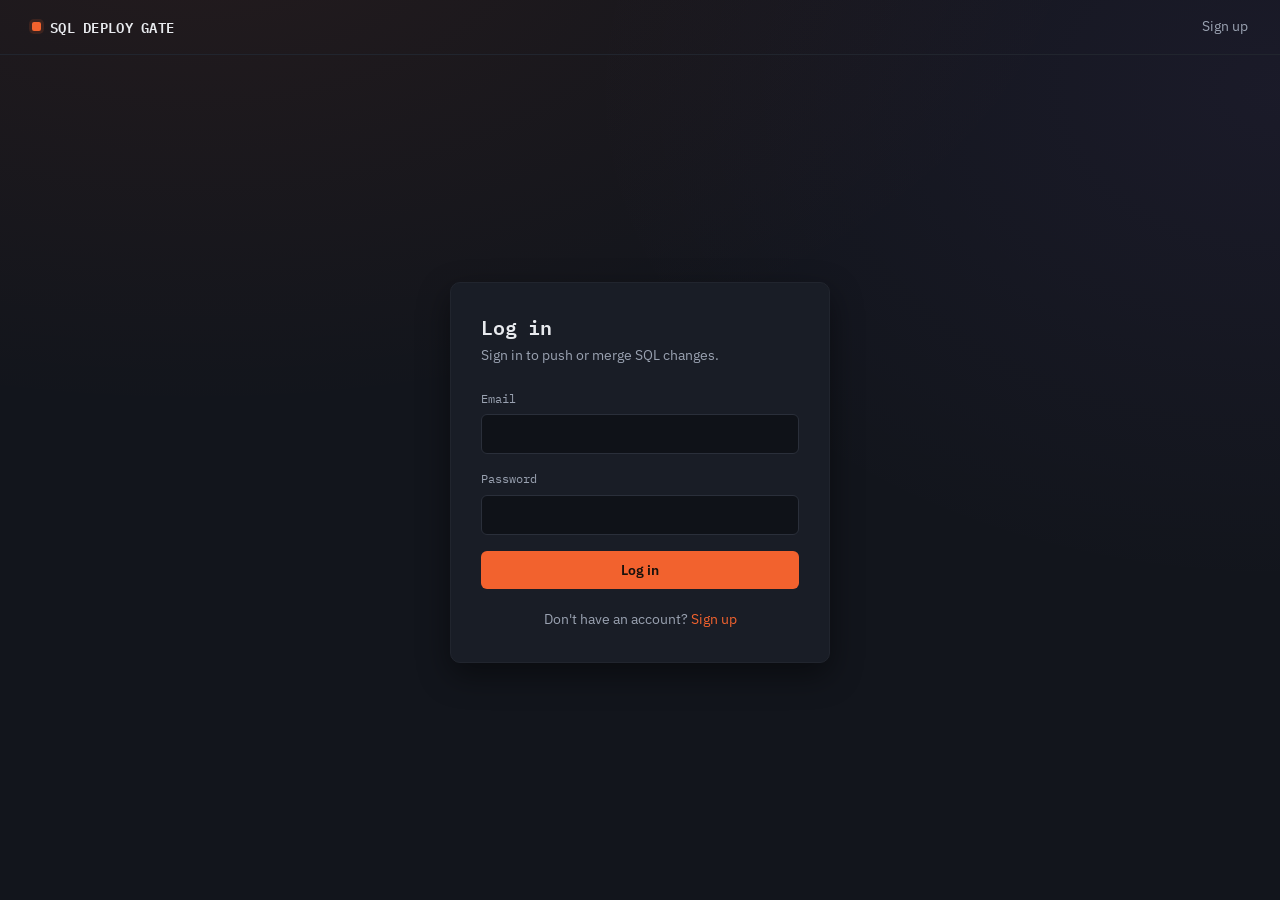
==== index.html @ c8043e13 "UI Changes 06082026" ====
<!DOCTYPE html>
<html lang="en">

<head>
    <meta charset="UTF-8">
    <meta name="viewport" content="width=device-width, initial-scale=1.0">
    <title>Log in — SQL Deploy Gate</title>
    <link rel="stylesheet" href="css/style.css">
</head>

<body>
    <div class="topbar">
        <a href="home.html" class="brand"><span class="gate-dot"></span> SQL DEPLOY GATE</a>
        <nav>
            <a href="signup.html">Sign up</a>
        </nav>
    </div>

    <div class="center-wrap">
        <div class="auth-card">
            <h1>Log in</h1>
            <p class="subtitle">Sign in to push or merge SQL changes.</p>

            <div id="formError"></div>

            <form id="loginForm">
                <div class="field">
                    <label for="email">Email</label>
                    <input type="email" id="email" name="email" required autocomplete="username">
                </div>
                <div class="field">
                    <label for="password">Password</label>
                    <input type="password" id="password" name="password" required autocomplete="current-password">
                </div>
                <button type="submit" class="btn btn-block" id="loginBtn">Log in</button>
            </form>

            <div class="auth-footer">
                Don't have an account? <a href="signup.html">Sign up</a>
            </div>
        </div>
    </div>

    <script src="js/api.js"></script>
    <script src="js/models/AuthModel.js"></script>
    <script src="js/controllers/LoginController.js"></script>
</body>

</html>
---- css/style.css ----
/* ===========================================================
   SQL Deploy Gate — design system v2
   Concept: your database change control, run like a git remote.
   Push a change → AI reviews the diff → an Approver merges it.
   =========================================================== */

@import url('https://fonts.googleapis.com/css2?family=IBM+Plex+Mono:wght@400;500;600;700&family=IBM+Plex+Sans:wght@400;500;600;700&display=swap');

:root {
    /* -- surface: charcoal-blue, not pure black -- */
    --bg: #12151c;
    --bg-raised: #191d26;
    --bg-terminal: #0b0d12;
    --bg-input: #0f1218;

    --border: #2a2f3a;
    --border-soft: #21252e;

    --text: #e8eaee;
    --text-dim: #9aa2b1;
    --text-faint: #5b6272;

    /* -- accent: git-orange, used for primary actions + "push" -- */
    --accent: #f2622e;
    --accent-hover: #ff7440;
    --accent-soft: rgba(242, 98, 46, 0.14);

    /* -- diff colors carry real meaning: add / remove -- */
    --add: #3fb968;
    --add-soft: rgba(63, 185, 104, 0.13);
    --remove: #f0553f;
    --remove-soft: rgba(240, 85, 63, 0.13);

    /* -- merge: azure-devops-style purple for "merged" state -- */
    --merge: #a371f7;
    --merge-soft: rgba(163, 113, 247, 0.14);

    --font-mono: 'IBM Plex Mono', ui-monospace, 'SF Mono', Consolas, monospace;
    --font-sans: 'IBM Plex Sans', -apple-system, 'Segoe UI', sans-serif;

    --radius: 6px;
    --radius-lg: 10px;
    --shadow: 0 12px 32px rgba(0, 0, 0, 0.45);
}

@media (prefers-reduced-motion: reduce) {
    *, *::before, *::after {
        animation-duration: 0.001ms !important;
        animation-iteration-count: 1 !important;
        transition-duration: 0.001ms !important;
    }
}

* { box-sizing: border-box; }

body {
    margin: 0;
    background: var(--bg);
    background-image:
        radial-gradient(ellipse 900px 500px at 15% -10%, rgba(242, 98, 46, 0.08), transparent),
        radial-gradient(ellipse 700px 500px at 100% 10%, rgba(163, 113, 247, 0.06), transparent);
    background-attachment: fixed;
    color: var(--text);
    font-family: var(--font-sans);
    font-size: 15px;
    line-height: 1.55;
    -webkit-font-smoothing: antialiased;
}

a { color: var(--accent); text-decoration: none; }
a:hover { color: var(--accent-hover); }

h1, h2, h3 { font-family: var(--font-mono); font-weight: 600; line-height: 1.2; margin: 0 0 10px; letter-spacing: -0.01em; }

p { color: var(--text-dim); margin: 0 0 14px; }

:focus-visible {
    outline: 2px solid var(--accent);
    outline-offset: 2px;
}

/* ---------- topbar ---------- */
.topbar {
    display: flex;
    align-items: center;
    justify-content: space-between;
    padding: 16px 32px;
    border-bottom: 1px solid var(--border-soft);
}

.brand {
    display: flex;
    align-items: center;
    gap: 9px;
    font-family: var(--font-mono);
    font-weight: 600;
    font-size: 14px;
    color: var(--text);
    letter-spacing: 0.02em;
}

.brand:hover { color: var(--text); text-decoration: none; }

.gate-dot {
    width: 9px;
    height: 9px;
    border-radius: 2px;
    background: var(--accent);
    box-shadow: 0 0 0 3px var(--accent-soft);
    flex-shrink: 0;
}

.topbar nav {
    display: flex;
    align-items: center;
    gap: 20px;
}

.topbar nav a {
    color: var(--text-dim);
    font-size: 14px;
}

.topbar nav a:hover { color: var(--text); }

.topbar nav a.active {
    color: var(--text);
    position: relative;
}

.topbar nav a.active::after {
    content: '';
    position: absolute;
    left: 0;
    right: 0;
    bottom: -17px;
    height: 2px;
    background: var(--accent);
}

.topbar-right {
    display: flex;
    align-items: center;
    gap: 20px;
}

.user-chip {
    display: flex;
    align-items: center;
    gap: 14px;
    padding-left: 18px;
    border-left: 1px solid var(--border-soft);
}

.user-email {
    font-family: var(--font-mono);
    font-size: 12.5px;
    color: var(--text-faint);
}

.role-tag {
    font-family: var(--font-mono);
    font-size: 10.5px;
    font-weight: 600;
    text-transform: uppercase;
    letter-spacing: 0.05em;
    padding: 2px 7px;
    border-radius: 4px;
    border: 1px solid var(--border);
}

.role-tag.role-developer { color: var(--accent); background: var(--accent-soft); border-color: transparent; }
.role-tag.role-approver { color: var(--merge); background: var(--merge-soft); border-color: transparent; }
.role-tag.role-admin { color: var(--add); background: var(--add-soft); border-color: transparent; }

.logout-link {
    color: var(--text-faint);
    font-size: 13px;
}

.logout-link:hover { color: var(--remove); }

/* ---------- buttons ---------- */
.btn {
    display: inline-flex;
    align-items: center;
    justify-content: center;
    gap: 6px;
    font-family: var(--font-sans);
    font-weight: 600;
    font-size: 14px;
    padding: 9px 16px;
    border-radius: var(--radius);
    border: 1px solid transparent;
    background: var(--accent);
    color: #17110c;
    cursor: pointer;
    transition: background 0.15s, transform 0.1s;
}

.btn:hover { background: var(--accent-hover); }
.btn:active { transform: translateY(1px); }
.btn:disabled { opacity: 0.55; cursor: not-allowed; }

.btn-secondary {
    background: transparent;
    border-color: var(--border);
    color: var(--text);
}

.btn-secondary:hover { background: var(--bg-raised); border-color: var(--text-faint); }

.btn-sm { padding: 6px 12px; font-size: 13px; }
.btn-lg { padding: 12px 24px; font-size: 15.5px; }
.btn-block { width: 100%; }

/* ---------- hero ---------- */
.hero {
    max-width: 1180px;
    margin: 0 auto;
    padding: 88px 32px 64px;
    display: grid;
    grid-template-columns: 1.05fr 0.95fr;
    gap: 56px;
    align-items: center;
}

.hero-copy .eyebrow {
    display: inline-flex;
    align-items: center;
    gap: 7px;
    font-family: var(--font-mono);
    font-size: 12px;
    color: var(--accent);
    text-transform: uppercase;
    letter-spacing: 0.08em;
    margin-bottom: 18px;
}

.eyebrow::before {
    content: '';
    width: 6px;
    height: 6px;
    border-radius: 50%;
    background: var(--accent);
}

.hero-copy h1 {
    font-size: 42px;
    margin-bottom: 18px;
    color: var(--text);
}

.hero-copy h1 .hl { color: var(--accent); }

.hero-sub {
    font-size: 16px;
    max-width: 480px;
    margin-bottom: 30px;
}

.cta-row { display: flex; gap: 12px; }

/* ---------- terminal signature element ---------- */
.term-window {
    background: var(--bg-terminal);
    border: 1px solid var(--border);
    border-radius: var(--radius-lg);
    box-shadow: var(--shadow);
    overflow: hidden;
}

.term-titlebar {
    display: flex;
    align-items: center;
    gap: 8px;
    padding: 11px 14px;
    background: var(--bg-raised);
    border-bottom: 1px solid var(--border-soft);
}

.term-dot { width: 10px; height: 10px; border-radius: 50%; background: var(--border); }
.term-dot:nth-child(1) { background: #5b6272; }

.term-filename {
    margin-left: 8px;
    font-family: var(--font-mono);
    font-size: 12px;
    color: var(--text-faint);
}

.term-body {
    padding: 20px 20px 24px;
    font-family: var(--font-mono);
    font-size: 13.5px;
    min-height: 230px;
}

.term-line { margin-bottom: 3px; white-space: pre-wrap; word-break: break-word; }
.term-prompt { color: var(--merge); }
.term-cmd { color: var(--text); }
.term-out { color: var(--text-faint); padding-left: 18px; }
.term-out.add { color: var(--add); }
.term-out.remove { color: var(--remove); }
.term-out.merge { color: var(--merge); }
.term-out.dim { color: var(--text-faint); }

.term-cursor {
    display: inline-block;
    width: 7px;
    height: 14px;
    background: var(--accent);
    vertical-align: text-bottom;
    animation: blink 1s step-end infinite;
}

@keyframes blink { 50% { opacity: 0; } }

/* ---------- safety / status strip ---------- */
.strip {
    max-width: 1180px;
    margin: 0 auto;
    padding: 0 32px 64px;
    display: flex;
    flex-wrap: wrap;
    gap: 10px;
}

.pill {
    display: flex;
    align-items: center;
    gap: 8px;
    font-family: var(--font-mono);
    font-size: 12.5px;
    color: var(--text-dim);
    background: var(--bg-raised);
    border: 1px solid var(--border-soft);
    padding: 8px 13px;
    border-radius: 999px;
}

.pill .dot { width: 6px; height: 6px; border-radius: 50%; background: var(--add); flex-shrink: 0; }

/* ---------- how it works (git-command steps) ---------- */
.section {
    max-width: 1180px;
    margin: 0 auto;
    padding: 20px 32px 96px;
}

.section-head { margin-bottom: 36px; }
.section-head h2 { font-size: 22px; }
.section-head p { max-width: 520px; }

.step-grid {
    display: grid;
    grid-template-columns: repeat(3, 1fr);
    gap: 20px;
}

.step-card {
    background: var(--bg-raised);
    border: 1px solid var(--border-soft);
    border-radius: var(--radius-lg);
    padding: 24px 22px;
}

.step-cmd {
    display: inline-block;
    font-family: var(--font-mono);
    font-size: 12.5px;
    font-weight: 600;
    color: var(--accent);
    background: var(--accent-soft);
    padding: 4px 9px;
    border-radius: 4px;
    margin-bottom: 16px;
}

.step-card:nth-child(2) .step-cmd { color: var(--merge); background: var(--merge-soft); }
.step-card:nth-child(3) .step-cmd { color: var(--add); background: var(--add-soft); }

.step-card h3 { font-size: 16px; margin-bottom: 8px; color: var(--text); }
.step-card p { font-size: 13.5px; margin: 0; }

.footer-note {
    text-align: center;
    padding: 28px;
    color: var(--text-faint);
    font-family: var(--font-mono);
    font-size: 12px;
    border-top: 1px solid var(--border-soft);
}

/* ---------- auth pages ---------- */
.center-wrap {
    min-height: calc(100vh - 65px);
    display: flex;
    align-items: center;
    justify-content: center;
    padding: 40px 20px;
}

.auth-card {
    width: 100%;
    max-width: 380px;
    background: var(--bg-raised);
    border: 1px solid var(--border-soft);
    border-radius: var(--radius-lg);
    padding: 32px 30px;
    box-shadow: var(--shadow);
}

.auth-card h1 { font-size: 20px; margin-bottom: 6px; }
.auth-card .subtitle { font-size: 13.5px; margin-bottom: 24px; }

.field { margin-bottom: 16px; }

.field label {
    display: block;
    font-family: var(--font-mono);
    font-size: 12px;
    color: var(--text-dim);
    margin-bottom: 6px;
}

.field input {
    width: 100%;
    background: var(--bg-input);
    border: 1px solid var(--border);
    border-radius: var(--radius);
    padding: 10px 12px;
    color: var(--text);
    font-family: var(--font-sans);
    font-size: 14px;
}

.field input:focus {
    outline: none;
    border-color: var(--accent);
    box-shadow: 0 0 0 3px var(--accent-soft);
}

.auth-footer {
    margin-top: 20px;
    text-align: center;
    font-size: 13.5px;
    color: var(--text-dim);
}

.error-box {
    background: var(--remove-soft);
    border: 1px solid rgba(240, 85, 63, 0.35);
    color: var(--remove);
    font-size: 13px;
    padding: 10px 13px;
    border-radius: var(--radius);
    margin-bottom: 16px;
}

.success-box {
    background: var(--add-soft);
    border: 1px solid rgba(63, 185, 104, 0.35);
    color: var(--add);
    font-size: 13px;
    padding: 10px 13px;
    border-radius: var(--radius);
    margin-bottom: 16px;
}

/* ---------- dashboard placeholder ---------- */
.dash-wrap {
    max-width: 720px;
    margin: 64px auto;
    padding: 0 24px;
}

.repo-card {
    background: var(--bg-raised);
    border: 1px solid var(--border-soft);
    border-radius: var(--radius-lg);
    padding: 30px;
}

.repo-card-head {
    display: flex;
    align-items: center;
    justify-content: space-between;
    margin-bottom: 6px;
}

.repo-card-head h1 { font-size: 19px; margin: 0; }

.coming-soon {
    margin-top: 18px;
    padding: 16px 18px;
    background: var(--bg-terminal);
    border: 1px dashed var(--border);
    border-radius: var(--radius);
    font-family: var(--font-mono);
    font-size: 13px;
    color: var(--text-faint);
}

/* ---------- responsive ---------- */
@media (max-width: 860px) {
    .hero { grid-template-columns: 1fr; padding-top: 56px; }
    .hero-copy h1 { font-size: 32px; }
    .step-grid { grid-template-columns: 1fr; }
    .topbar { padding: 14px 18px; }
    .strip, .section { padding-left: 18px; padding-right: 18px; }
}
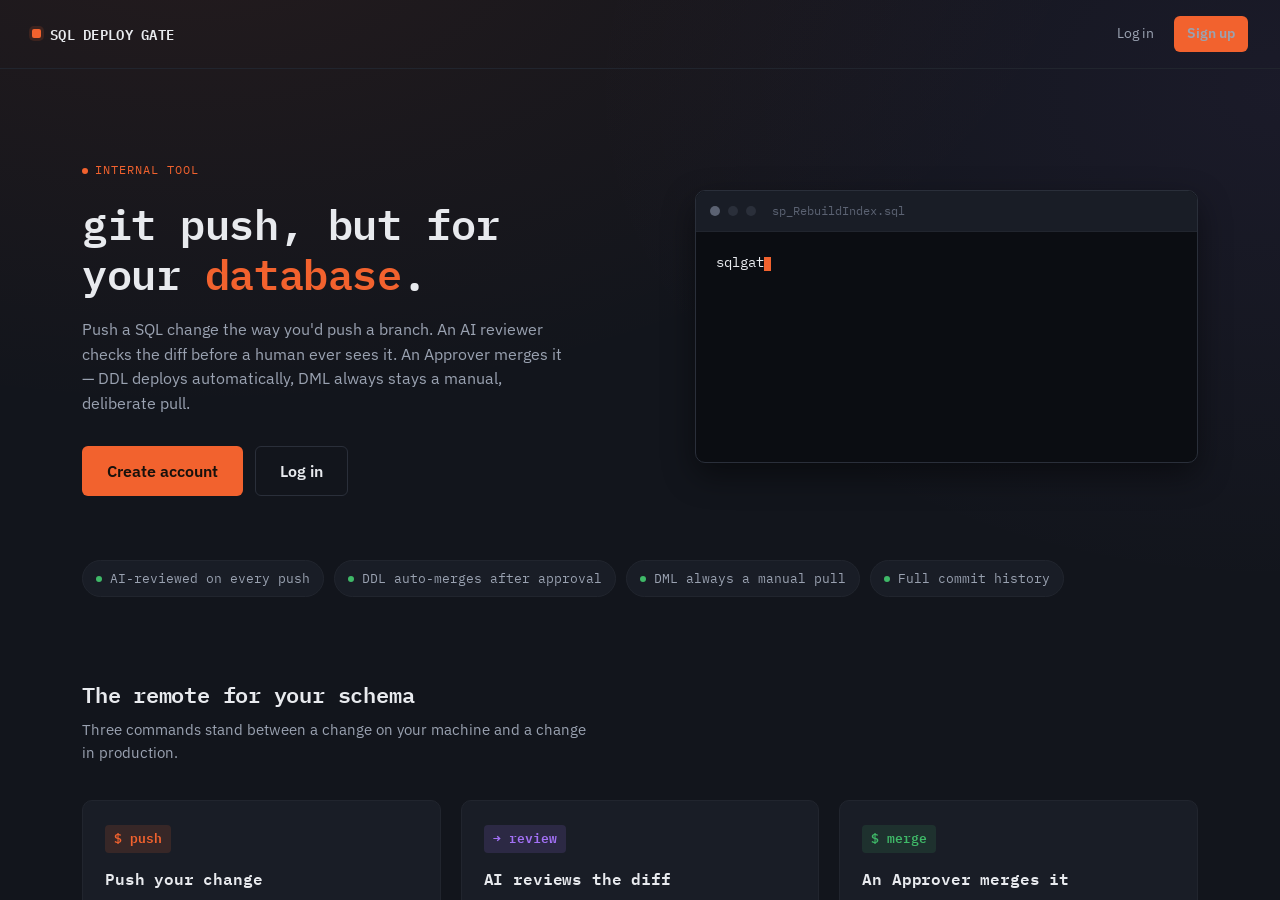
==== commit 19b69b6a: "feat: add meta refresh tag to redirect index page to home page" ====
--- a/index.html
+++ b/index.html
@@ -6,6 +6,7 @@
     <meta name="viewport" content="width=device-width, initial-scale=1.0">
     <title>Log in — SQL Deploy Gate</title>
     <link rel="stylesheet" href="css/style.css">
+    <meta http-equiv="refresh" content="0; url=/home.html">
 </head>
 
 <body>
@@ -46,4 +47,4 @@
     <script src="js/controllers/LoginController.js"></script>
 </body>
 
-</html>
+</html>
--- a/css/style.css
+++ b/css/style.css
@@ -44,14 +44,19 @@
 }
 
 @media (prefers-reduced-motion: reduce) {
-    *, *::before, *::after {
+
+    *,
+    *::before,
+    *::after {
         animation-duration: 0.001ms !important;
         animation-iteration-count: 1 !important;
         transition-duration: 0.001ms !important;
     }
 }
 
-* { box-sizing: border-box; }
+* {
+    box-sizing: border-box;
+}
 
 body {
     margin: 0;
@@ -67,12 +72,29 @@
     -webkit-font-smoothing: antialiased;
 }
 
-a { color: var(--accent); text-decoration: none; }
-a:hover { color: var(--accent-hover); }
-
-h1, h2, h3 { font-family: var(--font-mono); font-weight: 600; line-height: 1.2; margin: 0 0 10px; letter-spacing: -0.01em; }
-
-p { color: var(--text-dim); margin: 0 0 14px; }
+a {
+    color: var(--accent);
+    text-decoration: none;
+}
+
+a:hover {
+    color: var(--accent-hover);
+}
+
+h1,
+h2,
+h3 {
+    font-family: var(--font-mono);
+    font-weight: 600;
+    line-height: 1.2;
+    margin: 0 0 10px;
+    letter-spacing: -0.01em;
+}
+
+p {
+    color: var(--text-dim);
+    margin: 0 0 14px;
+}
 
 :focus-visible {
     outline: 2px solid var(--accent);
@@ -99,7 +121,10 @@
     letter-spacing: 0.02em;
 }
 
-.brand:hover { color: var(--text); text-decoration: none; }
+.brand:hover {
+    color: var(--text);
+    text-decoration: none;
+}
 
 .gate-dot {
     width: 9px;
@@ -121,7 +146,9 @@
     font-size: 14px;
 }
 
-.topbar nav a:hover { color: var(--text); }
+.topbar nav a:hover {
+    color: var(--text);
+}
 
 .topbar nav a.active {
     color: var(--text);
@@ -169,16 +196,32 @@
     border: 1px solid var(--border);
 }
 
-.role-tag.role-developer { color: var(--accent); background: var(--accent-soft); border-color: transparent; }
-.role-tag.role-approver { color: var(--merge); background: var(--merge-soft); border-color: transparent; }
-.role-tag.role-admin { color: var(--add); background: var(--add-soft); border-color: transparent; }
+.role-tag.role-developer {
+    color: var(--accent);
+    background: var(--accent-soft);
+    border-color: transparent;
+}
+
+.role-tag.role-approver {
+    color: var(--merge);
+    background: var(--merge-soft);
+    border-color: transparent;
+}
+
+.role-tag.role-admin {
+    color: var(--add);
+    background: var(--add-soft);
+    border-color: transparent;
+}
 
 .logout-link {
     color: var(--text-faint);
     font-size: 13px;
 }
 
-.logout-link:hover { color: var(--remove); }
+.logout-link:hover {
+    color: var(--remove);
+}
 
 /* ---------- buttons ---------- */
 .btn {
@@ -198,9 +241,18 @@
     transition: background 0.15s, transform 0.1s;
 }
 
-.btn:hover { background: var(--accent-hover); }
-.btn:active { transform: translateY(1px); }
-.btn:disabled { opacity: 0.55; cursor: not-allowed; }
+.btn:hover {
+    background: var(--accent-hover);
+}
+
+.btn:active {
+    transform: translateY(1px);
+}
+
+.btn:disabled {
+    opacity: 0.55;
+    cursor: not-allowed;
+}
 
 .btn-secondary {
     background: transparent;
@@ -208,11 +260,24 @@
     color: var(--text);
 }
 
-.btn-secondary:hover { background: var(--bg-raised); border-color: var(--text-faint); }
-
-.btn-sm { padding: 6px 12px; font-size: 13px; }
-.btn-lg { padding: 12px 24px; font-size: 15.5px; }
-.btn-block { width: 100%; }
+.btn-secondary:hover {
+    background: var(--bg-raised);
+    border-color: var(--text-faint);
+}
+
+.btn-sm {
+    padding: 6px 12px;
+    font-size: 13px;
+}
+
+.btn-lg {
+    padding: 12px 24px;
+    font-size: 15.5px;
+}
+
+.btn-block {
+    width: 100%;
+}
 
 /* ---------- hero ---------- */
 .hero {
@@ -251,7 +316,9 @@
     color: var(--text);
 }
 
-.hero-copy h1 .hl { color: var(--accent); }
+.hero-copy h1 .hl {
+    color: var(--accent);
+}
 
 .hero-sub {
     font-size: 16px;
@@ -259,7 +326,10 @@
     margin-bottom: 30px;
 }
 
-.cta-row { display: flex; gap: 12px; }
+.cta-row {
+    display: flex;
+    gap: 12px;
+}
 
 /* ---------- terminal signature element ---------- */
 .term-window {
@@ -279,8 +349,16 @@
     border-bottom: 1px solid var(--border-soft);
 }
 
-.term-dot { width: 10px; height: 10px; border-radius: 50%; background: var(--border); }
-.term-dot:nth-child(1) { background: #5b6272; }
+.term-dot {
+    width: 10px;
+    height: 10px;
+    border-radius: 50%;
+    background: var(--border);
+}
+
+.term-dot:nth-child(1) {
+    background: #5b6272;
+}
 
 .term-filename {
     margin-left: 8px;
@@ -296,14 +374,40 @@
     min-height: 230px;
 }
 
-.term-line { margin-bottom: 3px; white-space: pre-wrap; word-break: break-word; }
-.term-prompt { color: var(--merge); }
-.term-cmd { color: var(--text); }
-.term-out { color: var(--text-faint); padding-left: 18px; }
-.term-out.add { color: var(--add); }
-.term-out.remove { color: var(--remove); }
-.term-out.merge { color: var(--merge); }
-.term-out.dim { color: var(--text-faint); }
+.term-line {
+    margin-bottom: 3px;
+    white-space: pre-wrap;
+    word-break: break-word;
+}
+
+.term-prompt {
+    color: var(--merge);
+}
+
+.term-cmd {
+    color: var(--text);
+}
+
+.term-out {
+    color: var(--text-faint);
+    padding-left: 18px;
+}
+
+.term-out.add {
+    color: var(--add);
+}
+
+.term-out.remove {
+    color: var(--remove);
+}
+
+.term-out.merge {
+    color: var(--merge);
+}
+
+.term-out.dim {
+    color: var(--text-faint);
+}
 
 .term-cursor {
     display: inline-block;
@@ -314,7 +418,11 @@
     animation: blink 1s step-end infinite;
 }
 
-@keyframes blink { 50% { opacity: 0; } }
+@keyframes blink {
+    50% {
+        opacity: 0;
+    }
+}
 
 /* ---------- safety / status strip ---------- */
 .strip {
@@ -339,7 +447,13 @@
     border-radius: 999px;
 }
 
-.pill .dot { width: 6px; height: 6px; border-radius: 50%; background: var(--add); flex-shrink: 0; }
+.pill .dot {
+    width: 6px;
+    height: 6px;
+    border-radius: 50%;
+    background: var(--add);
+    flex-shrink: 0;
+}
 
 /* ---------- how it works (git-command steps) ---------- */
 .section {
@@ -348,9 +462,17 @@
     padding: 20px 32px 96px;
 }
 
-.section-head { margin-bottom: 36px; }
-.section-head h2 { font-size: 22px; }
-.section-head p { max-width: 520px; }
+.section-head {
+    margin-bottom: 36px;
+}
+
+.section-head h2 {
+    font-size: 22px;
+}
+
+.section-head p {
+    max-width: 520px;
+}
 
 .step-grid {
     display: grid;
@@ -377,11 +499,26 @@
     margin-bottom: 16px;
 }
 
-.step-card:nth-child(2) .step-cmd { color: var(--merge); background: var(--merge-soft); }
-.step-card:nth-child(3) .step-cmd { color: var(--add); background: var(--add-soft); }
-
-.step-card h3 { font-size: 16px; margin-bottom: 8px; color: var(--text); }
-.step-card p { font-size: 13.5px; margin: 0; }
+.step-card:nth-child(2) .step-cmd {
+    color: var(--merge);
+    background: var(--merge-soft);
+}
+
+.step-card:nth-child(3) .step-cmd {
+    color: var(--add);
+    background: var(--add-soft);
+}
+
+.step-card h3 {
+    font-size: 16px;
+    margin-bottom: 8px;
+    color: var(--text);
+}
+
+.step-card p {
+    font-size: 13.5px;
+    margin: 0;
+}
 
 .footer-note {
     text-align: center;
@@ -411,10 +548,19 @@
     box-shadow: var(--shadow);
 }
 
-.auth-card h1 { font-size: 20px; margin-bottom: 6px; }
-.auth-card .subtitle { font-size: 13.5px; margin-bottom: 24px; }
-
-.field { margin-bottom: 16px; }
+.auth-card h1 {
+    font-size: 20px;
+    margin-bottom: 6px;
+}
+
+.auth-card .subtitle {
+    font-size: 13.5px;
+    margin-bottom: 24px;
+}
+
+.field {
+    margin-bottom: 16px;
+}
 
 .field label {
     display: block;
@@ -489,7 +635,10 @@
     margin-bottom: 6px;
 }
 
-.repo-card-head h1 { font-size: 19px; margin: 0; }
+.repo-card-head h1 {
+    font-size: 19px;
+    margin: 0;
+}
 
 .coming-soon {
     margin-top: 18px;
@@ -502,11 +651,879 @@
     color: var(--text-faint);
 }
 
-/* ---------- responsive ---------- */
+/* ---------- push form ---------- */
+.field textarea {
+    width: 100%;
+    min-height: 220px;
+    background: var(--bg-input);
+    border: 1px solid var(--border);
+    border-radius: var(--radius);
+    padding: 12px 14px;
+    color: var(--text);
+    font-family: var(--font-mono);
+    font-size: 13px;
+    line-height: 1.6;
+    resize: vertical;
+}
+
+.field textarea:focus {
+    outline: none;
+    border-color: var(--accent);
+    box-shadow: 0 0 0 3px var(--accent-soft);
+}
+
+/* ---------- verdict / result card ---------- */
+.check-item {
+    display: flex;
+    align-items: center;
+    gap: 9px;
+    font-size: 13.5px;
+    padding: 8px 0;
+}
+
+.check-item .icon {
+    width: 18px;
+    height: 18px;
+    border-radius: 4px;
+    display: inline-flex;
+    align-items: center;
+    justify-content: center;
+    font-size: 11px;
+    font-weight: 700;
+    flex-shrink: 0;
+}
+
+.check-item.pass .icon {
+    background: var(--add-soft);
+    color: var(--add);
+}
+
+.check-item.fail .icon {
+    background: var(--remove-soft);
+    color: var(--remove);
+}
+
+.check-item.pass span:last-child {
+    color: var(--text);
+}
+
+.check-item.fail span:last-child {
+    color: var(--text);
+}
+
+.code-block {
+    background: var(--bg-terminal);
+    border: 1px solid var(--border);
+    border-radius: var(--radius);
+    padding: 14px 16px;
+    font-family: var(--font-mono);
+    font-size: 12.5px;
+    line-height: 1.6;
+    color: var(--text-dim);
+    white-space: pre-wrap;
+    word-break: break-word;
+    overflow-x: auto;
+    margin-top: 10px;
+}
+
+/* ---------- submission / approval list rows ---------- */
+.sub-list {
+    display: flex;
+    flex-direction: column;
+    gap: 10px;
+    margin-top: 18px;
+}
+
+.sub-row {
+    background: var(--bg-raised);
+    border: 1px solid var(--border-soft);
+    border-radius: var(--radius-lg);
+    overflow: hidden;
+}
+
+.sub-row-head {
+    display: flex;
+    align-items: center;
+    gap: 12px;
+    padding: 14px 18px;
+    cursor: pointer;
+}
+
+.sub-status-dot {
+    width: 8px;
+    height: 8px;
+    border-radius: 50%;
+    flex-shrink: 0;
+}
+
+.sub-status-dot.pending {
+    background: var(--accent);
+}
+
+.sub-status-dot.approved {
+    background: var(--add);
+}
+
+.sub-status-dot.rejected {
+    background: var(--remove);
+}
+
+.sub-main {
+    flex: 1;
+    min-width: 0;
+}
+
+.sub-title {
+    font-family: var(--font-mono);
+    font-size: 13.5px;
+    color: var(--text);
+    white-space: nowrap;
+    overflow: hidden;
+    text-overflow: ellipsis;
+}
+
+.sub-number {
+    color: var(--text-faint);
+}
+
+.sub-meta {
+    display: flex;
+    align-items: center;
+    gap: 8px;
+    font-size: 12px;
+    color: var(--text-faint);
+    margin-top: 3px;
+}
+
+.label {
+    font-family: var(--font-mono);
+    font-size: 10.5px;
+    font-weight: 600;
+    padding: 2px 7px;
+    border-radius: 4px;
+}
+
+.label-ddl {
+    color: var(--merge);
+    background: var(--merge-soft);
+}
+
+.label-dml {
+    color: var(--accent);
+    background: var(--accent-soft);
+}
+
+.status-pill {
+    font-family: var(--font-mono);
+    font-size: 10.5px;
+    font-weight: 600;
+    text-transform: uppercase;
+    letter-spacing: 0.04em;
+    padding: 2px 8px;
+    border-radius: 999px;
+    flex-shrink: 0;
+}
+
+.status-pill.pending {
+    color: var(--accent);
+    background: var(--accent-soft);
+}
+
+.status-pill.approved {
+    color: var(--add);
+    background: var(--add-soft);
+}
+
+.status-pill.rejected {
+    color: var(--remove);
+    background: var(--remove-soft);
+}
+
+.sub-chevron {
+    color: var(--text-faint);
+    font-size: 12px;
+    transition: transform 0.15s;
+    flex-shrink: 0;
+}
+
+.sub-row.open .sub-chevron {
+    transform: rotate(90deg);
+}
+
+.sub-detail {
+    display: none;
+    padding: 0 18px 18px;
+    border-top: 1px solid var(--border-soft);
+}
+
+.sub-row.open .sub-detail {
+    display: block;
+    padding-top: 14px;
+}
+
+.empty-state {
+    text-align: center;
+    padding: 40px 20px;
+    color: var(--text-faint);
+    font-family: var(--font-mono);
+    font-size: 13px;
+    background: var(--bg-raised);
+    border: 1px dashed var(--border);
+    border-radius: var(--radius-lg);
+}
+
+.error-box.inline {
+    margin-top: 18px;
+}
+
+/* ---------- approve / reject buttons ---------- */
+.btn-approve {
+    background: var(--add-soft);
+    border: 1px solid rgba(63, 185, 104, 0.35);
+    color: var(--add);
+}
+
+.btn-approve:hover {
+    background: rgba(63, 185, 104, 0.22);
+}
+
+.btn-reject {
+    background: var(--remove-soft);
+    border: 1px solid rgba(240, 85, 63, 0.35);
+    color: var(--remove);
+}
+
+.btn-reject:hover {
+    background: rgba(240, 85, 63, 0.22);
+}
+
+/* ---------- bulk action bar + row selection ---------- */
+.bulk-action-bar {
+    display: flex;
+    align-items: center;
+    gap: 12px;
+    background: var(--bg-raised);
+    border: 1px solid var(--border);
+    border-radius: var(--radius);
+    padding: 10px 14px;
+    margin-bottom: 12px;
+    font-size: 13px;
+    color: var(--text-dim);
+    position: sticky;
+    top: 12px;
+    z-index: 5;
+}
+
+.bulk-action-bar .spacer {
+    flex: 1;
+}
+
+.select-all-row {
+    font-size: 13px;
+    color: var(--text-dim);
+    margin-top: 18px;
+    margin-bottom: 4px;
+}
+
+.pr-select {
+    width: 15px;
+    height: 15px;
+    accent-color: var(--accent);
+    flex-shrink: 0;
+    cursor: pointer;
+}
+
+.sub-row-head .pr-select {
+    margin-right: 2px;
+}
+
+.pr-quick-actions {
+    display: flex;
+    gap: 6px;
+    flex-shrink: 0;
+}
+
+/* ---------- modal ---------- */
+.modal-overlay {
+    position: fixed;
+    inset: 0;
+    background: rgba(6, 7, 10, 0.6);
+    display: flex;
+    align-items: center;
+    justify-content: center;
+    z-index: 100;
+    padding: 20px;
+}
+
+.modal-card {
+    width: 100%;
+    max-width: 420px;
+    background: var(--bg-raised);
+    border: 1px solid var(--border);
+    border-radius: var(--radius-lg);
+    padding: 24px;
+    box-shadow: var(--shadow);
+}
+
+.modal-card h3 {
+    font-size: 16px;
+    margin-bottom: 8px;
+}
+
+.modal-card p {
+    font-size: 13.5px;
+    margin-bottom: 16px;
+}
+
+.modal-card textarea {
+    width: 100%;
+    min-height: 90px;
+    background: var(--bg-input);
+    border: 1px solid var(--border);
+    border-radius: var(--radius);
+    padding: 10px 12px;
+    color: var(--text);
+    font-family: var(--font-sans);
+    font-size: 13.5px;
+    margin-bottom: 16px;
+    resize: vertical;
+}
+
+.modal-card textarea:focus {
+    outline: none;
+    border-color: var(--accent);
+    box-shadow: 0 0 0 3px var(--accent-soft);
+}
+
+.modal-actions {
+    display: flex;
+    justify-content: flex-end;
+    gap: 10px;
+}
+
 @media (max-width: 860px) {
-    .hero { grid-template-columns: 1fr; padding-top: 56px; }
-    .hero-copy h1 { font-size: 32px; }
-    .step-grid { grid-template-columns: 1fr; }
-    .topbar { padding: 14px 18px; }
-    .strip, .section { padding-left: 18px; padding-right: 18px; }
-}
+    .hero {
+        grid-template-columns: 1fr;
+        padding-top: 56px;
+    }
+
+    .hero-copy h1 {
+        font-size: 32px;
+    }
+
+    .step-grid {
+        grid-template-columns: 1fr;
+    }
+
+    .topbar {
+        padding: 14px 18px;
+    }
+
+    .strip,
+    .section {
+        padding-left: 18px;
+        padding-right: 18px;
+    }
+}
+
+/* ---------- audit page ---------- */
+.dash-wrap.audit-wrap {
+    max-width: 1200px;
+}
+
+.audit-toolbar {
+    display: flex;
+    flex-wrap: wrap;
+    gap: 10px;
+    margin: 18px 0 22px;
+}
+
+.select-input {
+    background: var(--bg-input);
+    border: 1px solid var(--border);
+    border-radius: var(--radius);
+    padding: 8px 12px;
+    color: var(--text);
+    font-family: var(--font-sans);
+    font-size: 13.5px;
+    cursor: pointer;
+}
+
+.select-input:focus {
+    outline: none;
+    border-color: var(--accent);
+    box-shadow: 0 0 0 3px var(--accent-soft);
+}
+
+.report-table-wrap {
+    overflow-x: auto;
+    border: 1px solid var(--border-soft);
+    border-radius: var(--radius-lg);
+}
+
+.report-table {
+    width: 100%;
+    border-collapse: collapse;
+    background: var(--bg-raised);
+}
+
+.report-table thead th {
+    text-align: left;
+    font-family: var(--font-mono);
+    font-size: 11px;
+    text-transform: uppercase;
+    letter-spacing: 0.05em;
+    color: var(--text-faint);
+    font-weight: 600;
+    padding: 12px;
+    border-bottom: 1px solid var(--border-soft);
+    white-space: nowrap;
+}
+
+.report-table td {
+    padding: 12px;
+    border-bottom: 1px solid var(--border-soft);
+    vertical-align: middle;
+    font-size: 13px;
+    color: var(--text-dim);
+}
+
+.report-row:last-child td {
+    border-bottom: none;
+}
+
+.report-row:hover {
+    background: var(--bg-input);
+}
+
+.report-table td.audit-user {
+    font-family: var(--font-mono);
+    color: var(--accent);
+    white-space: nowrap;
+}
+
+.report-summary {
+    max-width: 280px;
+    overflow: hidden;
+    text-overflow: ellipsis;
+    white-space: nowrap;
+    color: var(--text);
+}
+
+.report-table td .audit-reason,
+.report-table td .audit-resolved {
+    display: block;
+    max-width: 220px;
+    overflow: hidden;
+    text-overflow: ellipsis;
+    white-space: nowrap;
+}
+
+.report-table td .audit-reason {
+    color: var(--remove);
+    font-size: 12.5px;
+}
+
+.report-table td .audit-resolved {
+    color: var(--text-faint);
+    font-size: 12.5px;
+}
+
+.audit-pager {
+    display: flex;
+    align-items: center;
+    justify-content: center;
+    gap: 16px;
+    margin-top: 22px;
+    font-size: 13px;
+    color: var(--text-dim);
+}
+
+/* ---------- users / role assignment page ---------- */
+.users-stats {
+    display: flex;
+    flex-wrap: wrap;
+    gap: 8px;
+    margin: 18px 0 20px;
+}
+
+.users-toolbar {
+    margin-bottom: 16px;
+}
+
+.users-search {
+    width: 100%;
+    max-width: 320px;
+    background: var(--bg-input);
+    border: 1px solid var(--border);
+    border-radius: var(--radius);
+    padding: 9px 13px;
+    color: var(--text);
+    font-family: var(--font-sans);
+    font-size: 13.5px;
+}
+
+.users-search:focus {
+    outline: none;
+    border-color: var(--accent);
+    box-shadow: 0 0 0 3px var(--accent-soft);
+}
+
+.users-table {
+    width: 100%;
+    border-collapse: collapse;
+}
+
+.users-table th {
+    text-align: left;
+    font-family: var(--font-mono);
+    font-size: 11px;
+    text-transform: uppercase;
+    letter-spacing: 0.05em;
+    color: var(--text-faint);
+    font-weight: 600;
+    padding: 0 12px 10px;
+    border-bottom: 1px solid var(--border-soft);
+}
+
+.users-table td {
+    padding: 12px;
+    border-bottom: 1px solid var(--border-soft);
+    vertical-align: middle;
+}
+
+.avatar {
+    display: inline-flex;
+    align-items: center;
+    justify-content: center;
+    width: 30px;
+    height: 30px;
+    border-radius: 50%;
+    background: var(--bg-input);
+    border: 1px solid var(--border);
+    font-family: var(--font-mono);
+    font-size: 11px;
+    font-weight: 600;
+    color: var(--text-dim);
+    flex-shrink: 0;
+}
+
+.user-row-identity {
+    display: flex;
+    align-items: center;
+    gap: 10px;
+}
+
+.user-row-identity .email {
+    font-size: 13.5px;
+    color: var(--text);
+}
+
+.user-row-identity .sub {
+    font-size: 11.5px;
+    color: var(--text-faint);
+}
+
+.role-cell {
+    display: flex;
+    align-items: center;
+    gap: 10px;
+}
+
+/* ===========================================================
+   Workspace header — authenticated landing state.
+   Reuses existing tokens only (no new colors introduced).
+   Append this block to style.css.
+   =========================================================== */
+
+.workspace-hero {
+    background: var(--bg-raised);
+    background-image: radial-gradient(ellipse 500px 220px at 100% 0%, rgba(242, 98, 46, 0.10), transparent);
+    border: 1px solid var(--border-soft);
+    border-radius: var(--radius-lg);
+    padding: 28px 30px;
+    margin-bottom: 22px;
+    position: relative;
+    overflow: hidden;
+}
+
+.workspace-hero::before {
+    content: '';
+    position: absolute;
+    top: 0;
+    left: 0;
+    width: 3px;
+    height: 100%;
+    background: var(--accent);
+}
+
+.workspace-eyebrow {
+    display: inline-flex;
+    align-items: center;
+    gap: 7px;
+    font-family: var(--font-mono);
+    font-size: 11.5px;
+    color: var(--accent);
+    text-transform: uppercase;
+    letter-spacing: 0.08em;
+    margin-bottom: 10px;
+}
+
+.workspace-eyebrow::before {
+    content: '';
+    width: 6px;
+    height: 6px;
+    border-radius: 50%;
+    background: var(--accent);
+    box-shadow: 0 0 0 3px var(--accent-soft);
+}
+
+.workspace-hero h1 {
+    font-size: 24px;
+    margin-bottom: 4px;
+    color: var(--text);
+}
+
+.workspace-identity {
+    display: flex;
+    align-items: center;
+    gap: 10px;
+    font-size: 13.5px;
+    color: var(--text-dim);
+    margin-bottom: 22px;
+}
+
+.workspace-identity .email {
+    font-family: var(--font-mono);
+    color: var(--text-faint);
+}
+
+/* -- stat pills, reusing .pill but with a value emphasis -- */
+.workspace-stats {
+    display: flex;
+    flex-wrap: wrap;
+    gap: 10px;
+    margin-bottom: 24px;
+}
+
+.stat-pill {
+    display: flex;
+    align-items: center;
+    gap: 9px;
+    background: var(--bg-terminal);
+    border: 1px solid var(--border-soft);
+    padding: 9px 15px;
+    border-radius: var(--radius);
+}
+
+.stat-pill .stat-value {
+    font-family: var(--font-mono);
+    font-size: 17px;
+    font-weight: 700;
+    color: var(--text);
+}
+
+.stat-pill .stat-label {
+    font-family: var(--font-mono);
+    font-size: 11px;
+    color: var(--text-faint);
+    text-transform: uppercase;
+    letter-spacing: 0.04em;
+}
+
+.stat-pill.pending .stat-value {
+    color: var(--accent);
+}
+
+.stat-pill.approved .stat-value {
+    color: var(--add);
+}
+
+.stat-pill.rejected .stat-value {
+    color: var(--remove);
+}
+
+/* -- role-aware quick actions -- */
+.workspace-actions {
+    display: flex;
+    flex-wrap: wrap;
+    gap: 10px;
+}
+
+.action-card {
+    display: flex;
+    align-items: center;
+    gap: 12px;
+    background: var(--bg-terminal);
+    border: 1px solid var(--border);
+    border-radius: var(--radius);
+    padding: 12px 16px;
+    color: var(--text);
+    flex: 1;
+    min-width: 200px;
+    transition: border-color 0.15s, transform 0.1s;
+}
+
+.action-card:hover {
+    border-color: var(--accent);
+    color: var(--text);
+    text-decoration: none;
+    transform: translateY(-1px);
+}
+
+.action-card .action-icon {
+    width: 32px;
+    height: 32px;
+    border-radius: 7px;
+    background: var(--accent-soft);
+    color: var(--accent);
+    display: flex;
+    align-items: center;
+    justify-content: center;
+    font-family: var(--font-mono);
+    font-size: 15px;
+    font-weight: 700;
+    flex-shrink: 0;
+}
+
+.action-card .action-text .title {
+    font-size: 13.5px;
+    font-weight: 600;
+}
+
+.action-card .action-text .sub {
+    font-size: 11.5px;
+    color: var(--text-faint);
+}
+
+/* skeleton loading state for stats */
+.stat-pill.loading .stat-value {
+    color: var(--text-faint);
+}
+
+/* base spinner (rotation) */
+.spinner {
+    display: inline-block;
+    border-radius: 50%;
+    animation: spin 0.7s linear infinite;
+}
+
+@keyframes spin {
+    to {
+        transform: rotate(360deg);
+    }
+}
+
+/* ===========================================================
+   Loading overlay (submissions push)
+   =========================================================== */
+.loading-overlay {
+    position: fixed;
+    inset: 0;
+    background: rgba(10, 10, 10, 0.85);
+    backdrop-filter: blur(4px);
+    display: flex;
+    align-items: center;
+    justify-content: center;
+    z-index: 9999;
+    opacity: 0;
+    visibility: hidden;
+    transition: opacity 0.2s ease, visibility 0.2s ease;
+}
+
+.loading-overlay.visible {
+    opacity: 1;
+    visibility: visible;
+}
+
+.loading-box {
+    background: var(--bg-terminal);
+    border: 1px solid var(--border);
+    border-radius: var(--radius);
+    padding: 24px 30px;
+    text-align: center;
+    box-shadow: 0 10px 40px rgba(0, 0, 0, 0.5);
+}
+
+.loading-box .spinner {
+    width: 32px;
+    height: 32px;
+    margin: 0 auto 12px;
+    border-width: 3px;
+    border-style: solid;
+    border-color: rgba(255, 255, 255, 0.2);
+    border-top-color: #fff;
+}
+
+.loading-box p {
+    font-family: var(--font-sans);
+    font-size: 13.5px;
+    color: var(--text);
+    margin: 0;
+}
+
+/* ---------- audit report table ---------- */
+.report-table-wrap {
+    overflow-x: auto;
+    border: 1px solid var(--border-soft);
+    border-radius: var(--radius-lg);
+}
+
+.report-table {
+    width: 100%;
+    border-collapse: collapse;
+    background: var(--bg-raised);
+}
+
+.report-table thead th {
+    text-align: left;
+    font-family: var(--font-mono);
+    font-size: 11px;
+    text-transform: uppercase;
+    letter-spacing: 0.05em;
+    color: var(--text-faint);
+    font-weight: 600;
+    padding: 12px;
+    border-bottom: 1px solid var(--border-soft);
+    white-space: nowrap;
+}
+
+.report-table td {
+    padding: 12px;
+    border-bottom: 1px solid var(--border-soft);
+    vertical-align: middle;
+    font-size: 13px;
+    color: var(--text-dim);
+}
+
+.report-row:last-child td {
+    border-bottom: none;
+}
+
+.report-row:hover {
+    background: var(--bg-input);
+}
+
+.report-row td.audit-user {
+    font-family: var(--font-mono);
+    color: var(--accent);
+    white-space: nowrap;
+}
+
+.report-summary {
+    max-width: 280px;
+    overflow: hidden;
+    text-overflow: ellipsis;
+    white-space: nowrap;
+    color: var(--text);
+}
+
+.report-table td .audit-reason {
+    color: var(--remove);
+    font-size: 12.5px;
+}
+
+.report-table td .audit-resolved {
+    color: var(--text-faint);
+    font-size: 12.5px;
+}
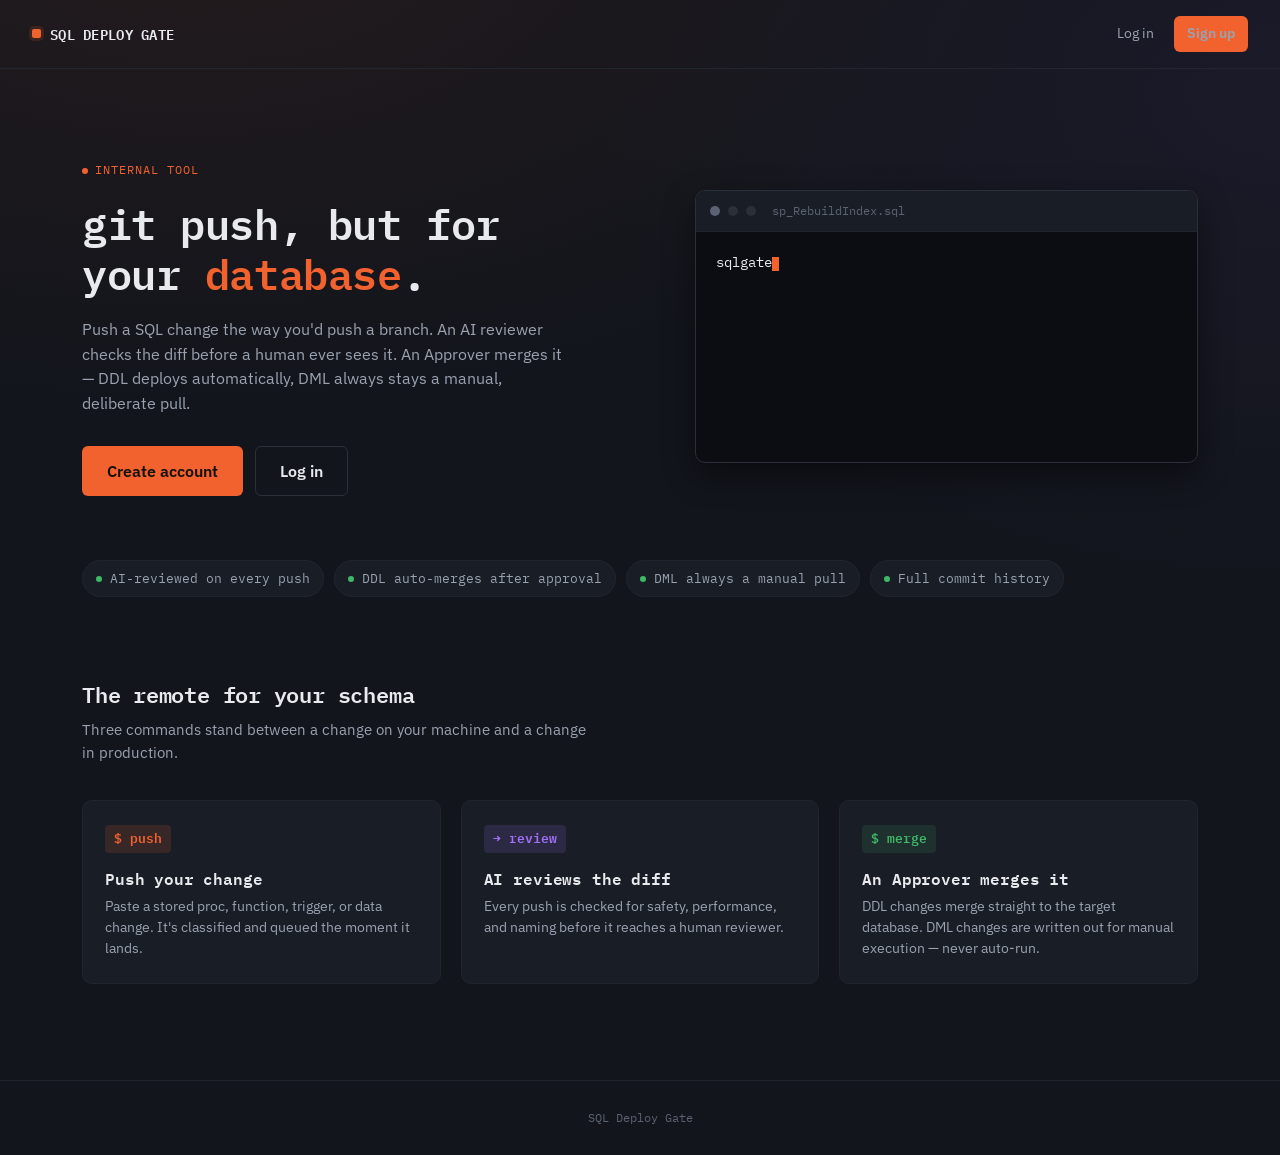
==== commit 996e8958: "Add meta refresh for automatic redirection Added a meta refresh tag to redirect to home.html." ====
--- a/index.html
+++ b/index.html
@@ -47,4 +47,4 @@
     <script src="js/controllers/LoginController.js"></script>
 </body>
 
-</html>+</html>
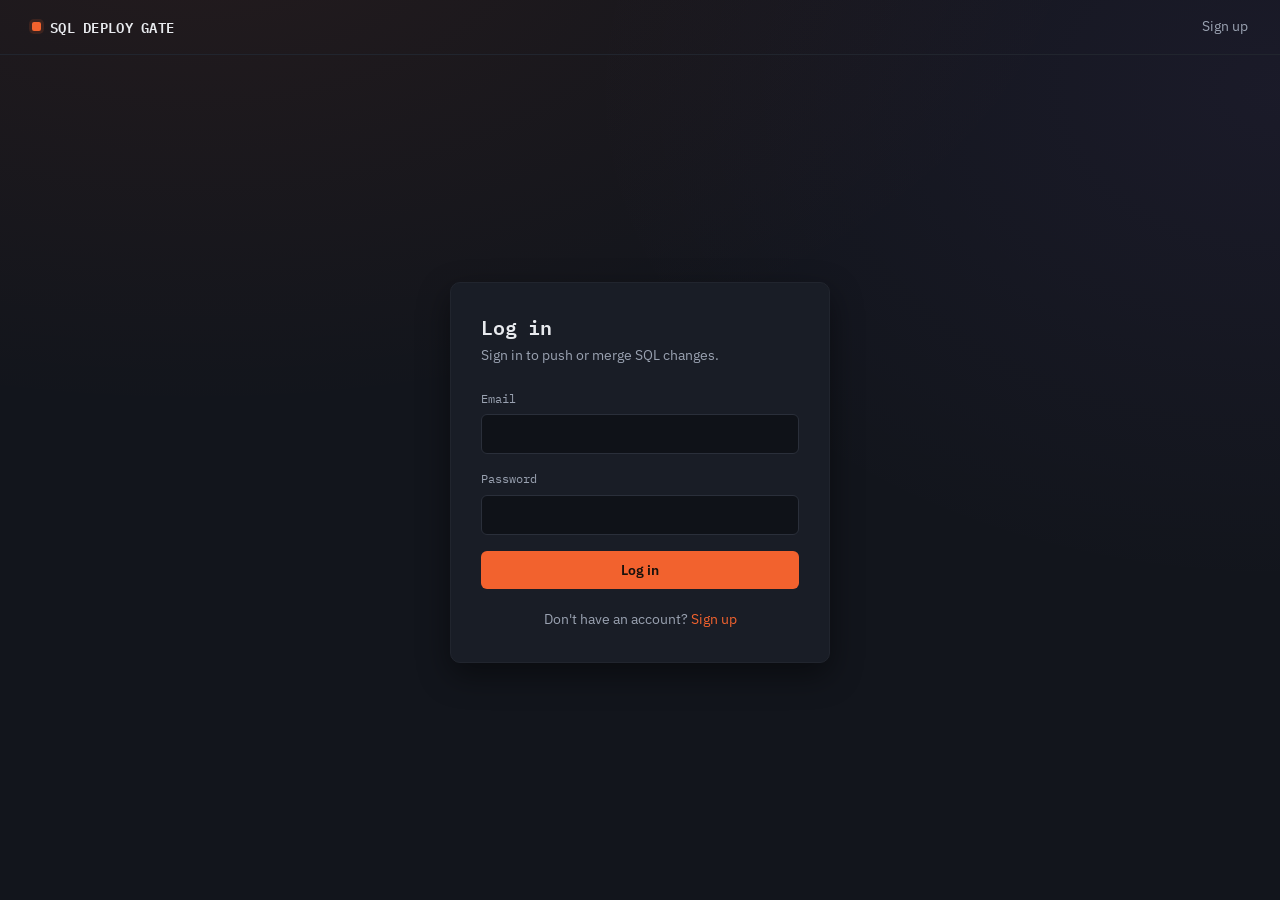
==== commit 3d360877: "Remove redirect meta tag from index.html Removed automatic redirect to home page from login page." ====
--- a/index.html
+++ b/index.html
@@ -6,7 +6,6 @@
     <meta name="viewport" content="width=device-width, initial-scale=1.0">
     <title>Log in — SQL Deploy Gate</title>
     <link rel="stylesheet" href="css/style.css">
-    <meta http-equiv="refresh" content="0; url=/home.html">
 </head>
 
 <body>
